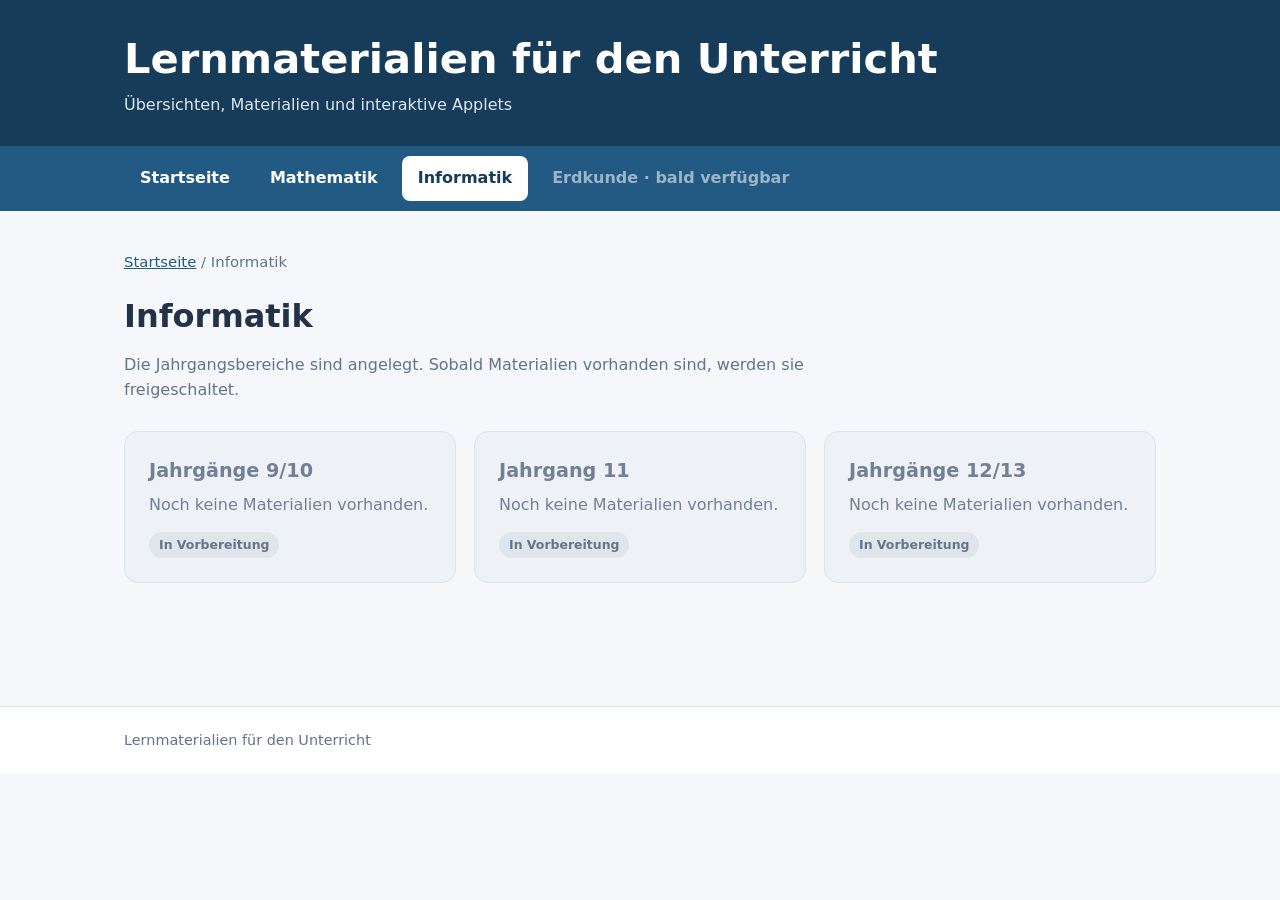
==== informatik/index.html @ 77ff18df "Grundstruktur der Website erstellt" ====
<!doctype html><html lang="de"><head><meta charset="utf-8"><meta name="viewport" content="width=device-width, initial-scale=1"><title>Informatik | Lernmaterialien</title><link rel="stylesheet" href="../css/style.css"><script src="../js/main.js" defer></script></head><body><header class="site-header"><div class="header-inner"><h1 class="site-title">Lernmaterialien für den Unterricht</h1><p class="site-subtitle">Übersichten, Materialien und interaktive Applets</p></div><nav class="main-nav" aria-label="Fächer"><div class="nav-inner"><a href="../index.html">Startseite</a><a href="../mathematik/index.html">Mathematik</a><a href="index.html" aria-current="page">Informatik</a><span class="inactive" aria-disabled="true">Erdkunde · bald verfügbar</span></div></nav></header><main class="container"><p class="breadcrumb"><a href="../index.html">Startseite</a> / Informatik</p><h2>Informatik</h2><p class="intro">Die Jahrgangsbereiche sind angelegt. Sobald Materialien vorhanden sind, werden sie freigeschaltet.</p><div class="grid"><div class="card disabled"><h3>Jahrgänge 9/10</h3><p>Noch keine Materialien vorhanden.</p><span class="tag">In Vorbereitung</span></div><div class="card disabled"><h3>Jahrgang 11</h3><p>Noch keine Materialien vorhanden.</p><span class="tag">In Vorbereitung</span></div><div class="card disabled"><h3>Jahrgänge 12/13</h3><p>Noch keine Materialien vorhanden.</p><span class="tag">In Vorbereitung</span></div></div></main><footer class="site-footer"><div class="footer-inner">Lernmaterialien für den Unterricht</div></footer></body></html>
---- css/style.css ----
:root{--bg:#f5f7fb;--paper:#fff;--ink:#243247;--muted:#63738a;--primary:#235a83;--primary-dark:#173c59;--line:#dce4ed;--focus:#ffbf47}*{box-sizing:border-box}body{margin:0;background:var(--bg);color:var(--ink);font-family:system-ui,-apple-system,BlinkMacSystemFont,"Segoe UI",sans-serif;line-height:1.55}a{color:var(--primary)}a:focus-visible,button:focus-visible{outline:3px solid var(--focus);outline-offset:3px}.site-header{background:var(--primary-dark);color:#fff}.header-inner,.nav-inner,.container,.footer-inner{max-width:1080px;margin:auto;padding-left:24px;padding-right:24px}.header-inner{padding-top:34px;padding-bottom:28px}.site-title{margin:0;font-size:clamp(1.6rem,4vw,2.6rem);line-height:1.2}.site-subtitle{margin:9px 0 0;color:#dce8f1}.main-nav{background:var(--primary);}.nav-inner{display:flex;gap:8px;flex-wrap:wrap;padding-top:10px;padding-bottom:10px}.main-nav a,.main-nav span{display:inline-block;color:white;text-decoration:none;padding:10px 16px;border-radius:8px;font-weight:600}.main-nav a:hover,.main-nav a[aria-current="page"]{background:#fff;color:var(--primary-dark)}.main-nav .inactive{color:#d1dce5;cursor:not-allowed;opacity:.7}.container{padding-top:40px;padding-bottom:66px;min-height:55vh}.eyebrow{color:var(--muted);margin:0 0 6px;font-size:.92rem}.container h2{font-size:clamp(1.5rem,3vw,2rem);margin:0 0 12px}.intro{max-width:720px;color:var(--muted);margin:0 0 28px}.grid{display:grid;grid-template-columns:repeat(auto-fit,minmax(210px,1fr));gap:18px}.card{display:block;background:var(--paper);border:1px solid var(--line);border-radius:14px;padding:24px;box-shadow:0 4px 15px #1b375008;text-decoration:none;color:var(--ink);min-height:150px}.card h3{margin:0 0 8px;font-size:1.2rem}.card p{margin:0;color:var(--muted)}a.card:hover{border-color:var(--primary);transform:translateY(-2px);box-shadow:0 8px 22px #1b375018}.card.disabled{background:#eef1f5;color:#718096;box-shadow:none}.card.disabled p{color:#718096}.tag{display:inline-block;margin-top:14px;border-radius:99px;padding:3px 10px;font-size:.78rem;font-weight:700;color:#1c5c47;background:#dcf5e8}.disabled .tag{background:#e0e5eb;color:#64748b}.breadcrumb{margin:0 0 18px;font-size:.93rem;color:var(--muted)}.breadcrumb a{color:var(--primary)}.notice{background:#eaf2f8;border-left:4px solid var(--primary);padding:17px 20px;border-radius:6px;margin:26px 0}.site-footer{border-top:1px solid var(--line);background:white}.footer-inner{padding-top:22px;padding-bottom:22px;color:var(--muted);font-size:.9rem}.embed-frame{width:100%;min-height:540px;border:1px solid var(--line);border-radius:12px;background:#fff}button{font:inherit}.toggle-info{background:var(--primary);border:0;color:#fff;padding:10px 16px;border-radius:8px;cursor:pointer}.info-panel[hidden]{display:none}.info-panel{margin-top:12px;padding:16px;background:#fff;border:1px solid var(--line);border-radius:8px}@media(max-width:520px){.header-inner,.nav-inner,.container,.footer-inner{padding-left:16px;padding-right:16px}.container{padding-top:28px}.grid{grid-template-columns:1fr}}
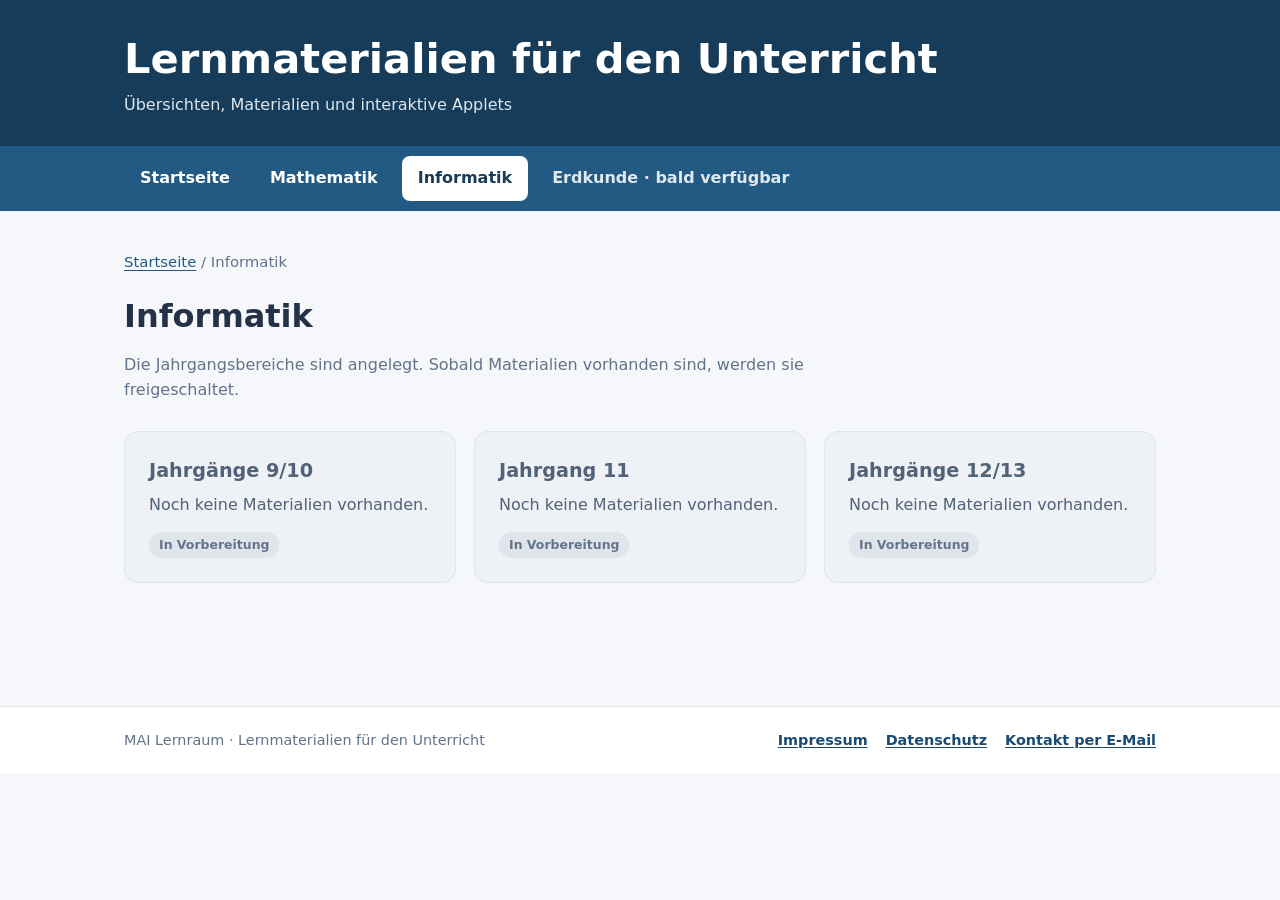
==== commit 715f209e: "Datenschutzerklärung, Impressum und Barrierefreiheit ergänzt" ====
--- a/informatik/index.html
+++ b/informatik/index.html
@@ -1 +1 @@
-<!doctype html><html lang="de"><head><meta charset="utf-8"><meta name="viewport" content="width=device-width, initial-scale=1"><title>Informatik | Lernmaterialien</title><link rel="stylesheet" href="../css/style.css"><script src="../js/main.js" defer></script></head><body><header class="site-header"><div class="header-inner"><h1 class="site-title">Lernmaterialien für den Unterricht</h1><p class="site-subtitle">Übersichten, Materialien und interaktive Applets</p></div><nav class="main-nav" aria-label="Fächer"><div class="nav-inner"><a href="../index.html">Startseite</a><a href="../mathematik/index.html">Mathematik</a><a href="index.html" aria-current="page">Informatik</a><span class="inactive" aria-disabled="true">Erdkunde · bald verfügbar</span></div></nav></header><main class="container"><p class="breadcrumb"><a href="../index.html">Startseite</a> / Informatik</p><h2>Informatik</h2><p class="intro">Die Jahrgangsbereiche sind angelegt. Sobald Materialien vorhanden sind, werden sie freigeschaltet.</p><div class="grid"><div class="card disabled"><h3>Jahrgänge 9/10</h3><p>Noch keine Materialien vorhanden.</p><span class="tag">In Vorbereitung</span></div><div class="card disabled"><h3>Jahrgang 11</h3><p>Noch keine Materialien vorhanden.</p><span class="tag">In Vorbereitung</span></div><div class="card disabled"><h3>Jahrgänge 12/13</h3><p>Noch keine Materialien vorhanden.</p><span class="tag">In Vorbereitung</span></div></div></main><footer class="site-footer"><div class="footer-inner">Lernmaterialien für den Unterricht</div></footer></body></html>
+<!doctype html><html lang="de"><head><meta charset="utf-8"><meta name="viewport" content="width=device-width, initial-scale=1"><title>Informatik | Lernmaterialien</title><link rel="stylesheet" href="../css/style.css?v=4"><script src="../js/main.js" defer></script></head><body><a class="skip-link" href="#hauptinhalt">Zum Hauptinhalt springen</a><header class="site-header"><div class="header-inner"><h1 class="site-title">Lernmaterialien für den Unterricht</h1><p class="site-subtitle">Übersichten, Materialien und interaktive Applets</p></div><nav class="main-nav" aria-label="Fächer"><div class="nav-inner"><a href="../index.html">Startseite</a><a href="../mathematik/index.html">Mathematik</a><a href="index.html" aria-current="page">Informatik</a><span class="inactive" aria-disabled="true">Erdkunde · bald verfügbar</span></div></nav></header><main id="hauptinhalt" class="container"><p class="breadcrumb"><a href="../index.html">Startseite</a> / Informatik</p><h2>Informatik</h2><p class="intro">Die Jahrgangsbereiche sind angelegt. Sobald Materialien vorhanden sind, werden sie freigeschaltet.</p><div class="grid"><div class="card disabled"><h3>Jahrgänge 9/10</h3><p>Noch keine Materialien vorhanden.</p><span class="tag">In Vorbereitung</span></div><div class="card disabled"><h3>Jahrgang 11</h3><p>Noch keine Materialien vorhanden.</p><span class="tag">In Vorbereitung</span></div><div class="card disabled"><h3>Jahrgänge 12/13</h3><p>Noch keine Materialien vorhanden.</p><span class="tag">In Vorbereitung</span></div></div></main><footer class="site-footer"><div class="footer-inner"><span>MAI Lernraum · Lernmaterialien für den Unterricht</span><nav aria-label="Rechtliches und Kontakt"><a href="../impressum.html">Impressum</a><a href="../datenschutz.html">Datenschutz</a><a href="mailto:edu-mai@gmx.de">Kontakt per E-Mail</a></nav></div></footer></body></html>
--- a/css/style.css
+++ b/css/style.css
@@ -1 +1,60 @@
 :root{--bg:#f5f7fb;--paper:#fff;--ink:#243247;--muted:#63738a;--primary:#235a83;--primary-dark:#173c59;--line:#dce4ed;--focus:#ffbf47}*{box-sizing:border-box}body{margin:0;background:var(--bg);color:var(--ink);font-family:system-ui,-apple-system,BlinkMacSystemFont,"Segoe UI",sans-serif;line-height:1.55}a{color:var(--primary)}a:focus-visible,button:focus-visible{outline:3px solid var(--focus);outline-offset:3px}.site-header{background:var(--primary-dark);color:#fff}.header-inner,.nav-inner,.container,.footer-inner{max-width:1080px;margin:auto;padding-left:24px;padding-right:24px}.header-inner{padding-top:34px;padding-bottom:28px}.site-title{margin:0;font-size:clamp(1.6rem,4vw,2.6rem);line-height:1.2}.site-subtitle{margin:9px 0 0;color:#dce8f1}.main-nav{background:var(--primary);}.nav-inner{display:flex;gap:8px;flex-wrap:wrap;padding-top:10px;padding-bottom:10px}.main-nav a,.main-nav span{display:inline-block;color:white;text-decoration:none;padding:10px 16px;border-radius:8px;font-weight:600}.main-nav a:hover,.main-nav a[aria-current="page"]{background:#fff;color:var(--primary-dark)}.main-nav .inactive{color:#d1dce5;cursor:not-allowed;opacity:.7}.container{padding-top:40px;padding-bottom:66px;min-height:55vh}.eyebrow{color:var(--muted);margin:0 0 6px;font-size:.92rem}.container h2{font-size:clamp(1.5rem,3vw,2rem);margin:0 0 12px}.intro{max-width:720px;color:var(--muted);margin:0 0 28px}.grid{display:grid;grid-template-columns:repeat(auto-fit,minmax(210px,1fr));gap:18px}.card{display:block;background:var(--paper);border:1px solid var(--line);border-radius:14px;padding:24px;box-shadow:0 4px 15px #1b375008;text-decoration:none;color:var(--ink);min-height:150px}.card h3{margin:0 0 8px;font-size:1.2rem}.card p{margin:0;color:var(--muted)}a.card:hover{border-color:var(--primary);transform:translateY(-2px);box-shadow:0 8px 22px #1b375018}.card.disabled{background:#eef1f5;color:#718096;box-shadow:none}.card.disabled p{color:#718096}.tag{display:inline-block;margin-top:14px;border-radius:99px;padding:3px 10px;font-size:.78rem;font-weight:700;color:#1c5c47;background:#dcf5e8}.disabled .tag{background:#e0e5eb;color:#64748b}.breadcrumb{margin:0 0 18px;font-size:.93rem;color:var(--muted)}.breadcrumb a{color:var(--primary)}.notice{background:#eaf2f8;border-left:4px solid var(--primary);padding:17px 20px;border-radius:6px;margin:26px 0}.site-footer{border-top:1px solid var(--line);background:white}.footer-inner{padding-top:22px;padding-bottom:22px;color:var(--muted);font-size:.9rem}.embed-frame{width:100%;min-height:540px;border:1px solid var(--line);border-radius:12px;background:#fff}button{font:inherit}.toggle-info{background:var(--primary);border:0;color:#fff;padding:10px 16px;border-radius:8px;cursor:pointer}.info-panel[hidden]{display:none}.info-panel{margin-top:12px;padding:16px;background:#fff;border:1px solid var(--line);border-radius:8px}@media(max-width:520px){.header-inner,.nav-inner,.container,.footer-inner{padding-left:16px;padding-right:16px}.container{padding-top:28px}.grid{grid-template-columns:1fr}}
+
+/* Jahrgang 12/13: Inhaltsverzeichnis und Fachabschnitte */
+html{scroll-behavior:smooth}
+.year-container{max-width:1180px}
+.year-layout{display:grid;grid-template-columns:225px minmax(0,1fr);gap:32px;align-items:start}
+.section-sidebar{position:sticky;top:18px;background:var(--paper);border:1px solid var(--line);border-radius:12px;padding:18px}
+.sidebar-title{margin:0 0 10px;font-weight:750;color:var(--primary-dark)}
+.section-sidebar nav{display:grid;gap:4px}
+.section-sidebar a{display:block;text-decoration:none;padding:9px 10px;border-radius:7px;font-weight:600}
+.section-sidebar a:hover,.section-sidebar a:focus-visible{background:#eaf2f8}
+.year-content{min-width:0}
+.topic-section{background:var(--paper);border:1px solid var(--line);border-radius:14px;padding:26px;margin:0 0 24px;scroll-margin-top:20px}
+.topic-section:target{border-color:var(--primary)}
+.topic-section h3{font-size:1.55rem;color:var(--primary-dark);margin:0 0 18px;padding-bottom:12px;border-bottom:1px solid var(--line)}
+.topic-group{padding:3px 0 12px 15px;border-left:3px solid #e4edf4;margin:0 0 17px}
+.topic-group:last-child{margin-bottom:0}
+.topic-group h4{font-size:1.12rem;margin:0 0 7px}
+.coming-soon{color:var(--muted);font-size:.93rem;margin:0}
+.applet-list{margin:8px 0 0;padding-left:21px}
+.applet-list li{padding:5px 0}
+.applet-list a{text-decoration:none;font-weight:600}
+.applet-list a:hover{text-decoration:underline}
+@media(max-width:760px){.year-layout{grid-template-columns:1fr;gap:18px}.section-sidebar{position:static}.section-sidebar nav{display:flex;flex-wrap:wrap;gap:6px}.topic-section{padding:20px}.topic-group{padding-left:12px}}
+@media(prefers-reduced-motion:reduce){html{scroll-behavior:auto}}
+
+/* Version 3: eigenstaendige Navigation und farbige Themenbanner */
+.year-layout { display:grid; grid-template-columns: 230px minmax(0,1fr); gap:28px; align-items:start; }
+.section-sidebar { display:block; position:sticky; top:20px; padding:20px; background:#fff; border:1px solid #dce4ed; border-radius:14px; box-shadow:0 5px 20px #173c5910; }
+.section-sidebar .sidebar-title { margin:0 0 14px; font-size:1rem; font-weight:800; }
+.section-sidebar nav { display:flex; flex-direction:column; gap:8px; }
+.section-sidebar nav a { display:block; padding:11px 13px; border-radius:8px; text-decoration:none; color:#243247; background:#f3f6fa; border-left:4px solid transparent; font-weight:650; line-height:1.35; }
+.section-sidebar nav a[href="#analysis"] { border-left-color:#bc4552; }
+.section-sidebar nav a[href="#analytische-geometrie"] { border-left-color:#3276b7; }
+.section-sidebar nav a[href="#stochastik"] { border-left-color:#39865d; }
+.section-sidebar nav a:hover, .section-sidebar nav a:focus-visible { background:#e4edf5; color:#173c59; }
+.topic-section { overflow:hidden; padding:0 0 12px; scroll-margin-top:22px; }
+.topic-section h3 { margin:0 0 23px; padding:18px 25px; border:0; color:#fff; font-size:1.48rem; line-height:1.3; }
+.topic-analysis h3 { background:#aa3445; }
+.topic-geometrie h3 { background:#276498; }
+.topic-stochastik h3 { background:#2f7751; }
+.topic-section:target { box-shadow:0 0 0 3px #ffbf47; border-color:transparent; }
+.topic-section .topic-group { margin:0 25px 18px; padding:2px 0 10px 15px; }
+.topic-section .topic-group:last-child { margin-bottom:5px; }
+@media (max-width:760px) {
+ .year-layout { grid-template-columns:minmax(0,1fr); gap:20px; }
+ .section-sidebar { position:static; }
+ .section-sidebar nav { flex-direction:column; }
+ .topic-section h3 { padding:15px 18px; }
+ .topic-section .topic-group { margin-left:17px; margin-right:17px; }
+}
+
+/* Ergänzungen: Tastatur, Kontrast, Fußnavigation und Rechtstexte */
+.skip-link{position:absolute;left:12px;top:-100px;background:#fff;color:#173c59;padding:12px 18px;z-index:9999;border:3px solid #ffbf47;border-radius:6px}.skip-link:focus{top:10px}
+a{text-underline-offset:.17em}a:focus-visible,button:focus-visible,input:focus-visible,select:focus-visible{outline:3px solid #ffbf47;outline-offset:3px}
+.footer-inner{display:flex;flex-wrap:wrap;justify-content:space-between;align-items:center;gap:14px}.footer-inner nav{display:flex;gap:18px;flex-wrap:wrap}.footer-inner a{color:#174b75;font-weight:650}
+.legal{max-width:850px}.legal h3{margin:30px 0 9px}.legal p{max-width:78ch}.legal-note{background:#fff4dd;border-left:5px solid #916100;padding:16px;border-radius:6px}
+.applet-hint{font-size:.92rem;color:#334155;background:#eef4fa;border-radius:6px;padding:10px 12px}
+.card.disabled,.card.disabled p{color:#526277}.main-nav .inactive{color:#e0e8f0;opacity:1}
+@media(max-width:520px){.footer-inner{align-items:flex-start;flex-direction:column}}
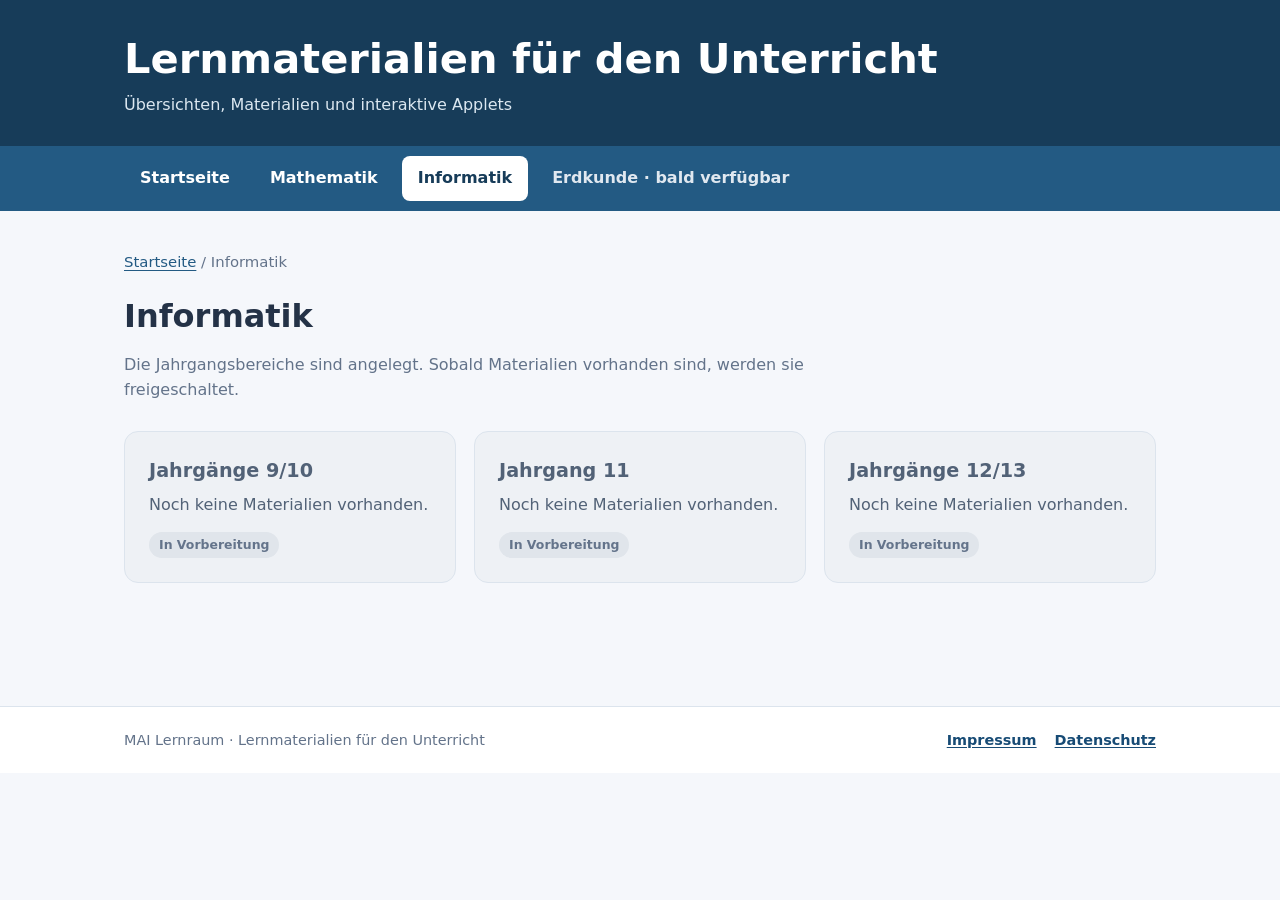
==== commit 0c728804: "Kontakt per Mail überall entfernt" ====
--- a/informatik/index.html
+++ b/informatik/index.html
@@ -1 +1 @@
-<!doctype html><html lang="de"><head><meta charset="utf-8"><meta name="viewport" content="width=device-width, initial-scale=1"><title>Informatik | Lernmaterialien</title><link rel="stylesheet" href="../css/style.css?v=4"><script src="../js/main.js" defer></script></head><body><a class="skip-link" href="#hauptinhalt">Zum Hauptinhalt springen</a><header class="site-header"><div class="header-inner"><h1 class="site-title">Lernmaterialien für den Unterricht</h1><p class="site-subtitle">Übersichten, Materialien und interaktive Applets</p></div><nav class="main-nav" aria-label="Fächer"><div class="nav-inner"><a href="../index.html">Startseite</a><a href="../mathematik/index.html">Mathematik</a><a href="index.html" aria-current="page">Informatik</a><span class="inactive" aria-disabled="true">Erdkunde · bald verfügbar</span></div></nav></header><main id="hauptinhalt" class="container"><p class="breadcrumb"><a href="../index.html">Startseite</a> / Informatik</p><h2>Informatik</h2><p class="intro">Die Jahrgangsbereiche sind angelegt. Sobald Materialien vorhanden sind, werden sie freigeschaltet.</p><div class="grid"><div class="card disabled"><h3>Jahrgänge 9/10</h3><p>Noch keine Materialien vorhanden.</p><span class="tag">In Vorbereitung</span></div><div class="card disabled"><h3>Jahrgang 11</h3><p>Noch keine Materialien vorhanden.</p><span class="tag">In Vorbereitung</span></div><div class="card disabled"><h3>Jahrgänge 12/13</h3><p>Noch keine Materialien vorhanden.</p><span class="tag">In Vorbereitung</span></div></div></main><footer class="site-footer"><div class="footer-inner"><span>MAI Lernraum · Lernmaterialien für den Unterricht</span><nav aria-label="Rechtliches und Kontakt"><a href="../impressum.html">Impressum</a><a href="../datenschutz.html">Datenschutz</a><a href="mailto:edu-mai@gmx.de">Kontakt per E-Mail</a></nav></div></footer></body></html>
+<!doctype html><html lang="de"><head><meta charset="utf-8"><meta name="viewport" content="width=device-width, initial-scale=1"><title>Informatik | Lernmaterialien</title><link rel="stylesheet" href="../css/style.css?v=4"><script src="../js/main.js" defer></script></head><body><a class="skip-link" href="#hauptinhalt">Zum Hauptinhalt springen</a><header class="site-header"><div class="header-inner"><h1 class="site-title">Lernmaterialien für den Unterricht</h1><p class="site-subtitle">Übersichten, Materialien und interaktive Applets</p></div><nav class="main-nav" aria-label="Fächer"><div class="nav-inner"><a href="../index.html">Startseite</a><a href="../mathematik/index.html">Mathematik</a><a href="index.html" aria-current="page">Informatik</a><span class="inactive" aria-disabled="true">Erdkunde · bald verfügbar</span></div></nav></header><main id="hauptinhalt" class="container"><p class="breadcrumb"><a href="../index.html">Startseite</a> / Informatik</p><h2>Informatik</h2><p class="intro">Die Jahrgangsbereiche sind angelegt. Sobald Materialien vorhanden sind, werden sie freigeschaltet.</p><div class="grid"><div class="card disabled"><h3>Jahrgänge 9/10</h3><p>Noch keine Materialien vorhanden.</p><span class="tag">In Vorbereitung</span></div><div class="card disabled"><h3>Jahrgang 11</h3><p>Noch keine Materialien vorhanden.</p><span class="tag">In Vorbereitung</span></div><div class="card disabled"><h3>Jahrgänge 12/13</h3><p>Noch keine Materialien vorhanden.</p><span class="tag">In Vorbereitung</span></div></div></main><footer class="site-footer"><div class="footer-inner"><span>MAI Lernraum · Lernmaterialien für den Unterricht</span><nav aria-label="Rechtliches und Kontakt"><a href="../impressum.html">Impressum</a><a href="../datenschutz.html">Datenschutz</a></nav></div></footer></body></html>
